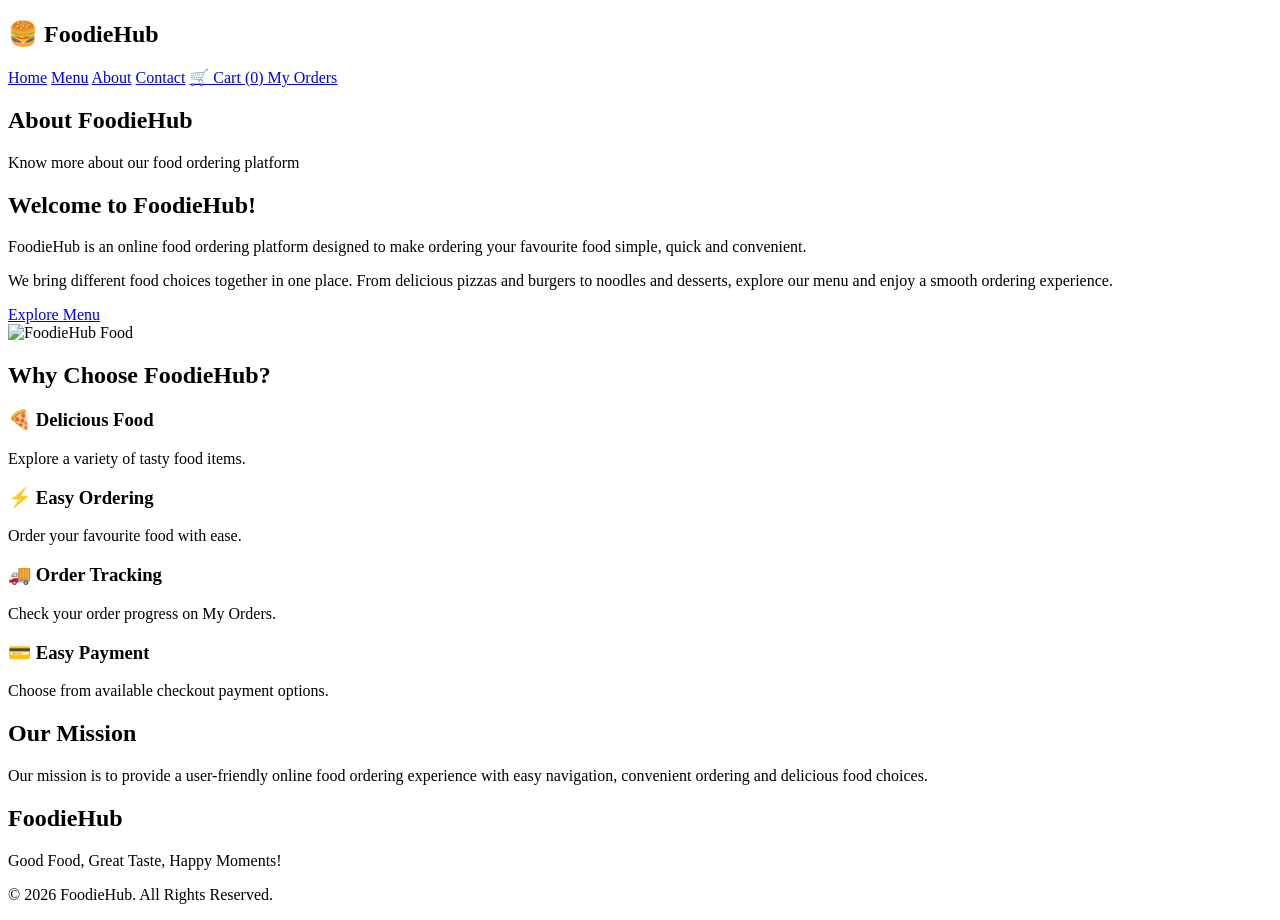
==== about.html @ 6498190a "Add files via upload" ====
<!DOCTYPE html>
<html lang="en">
<head>
    <meta charset="UTF-8">
    <meta name="viewport" content="width=device-width, initial-scale=1.0">
    <title>About Us - FoodieHub</title>
    <link rel="stylesheet" href="../CSS/style.css">
</head>
<body>

    <header class="navbar">
    <h2 class="logo">🍔 FoodieHub</h2>

    <nav>
        <a href="index.html">Home</a>
        <a href="menu.html">Menu</a>
        <a href="about.html">About</a>
        <a href="contact.html">Contact</a>
        <a href="cart.html" class="cart-link">
            🛒 Cart (<span id="cartCount">0</span>)
        </a>
        <a href="myorder.html">My Orders</a>
    </nav>
</header>

    <!-- ABOUT PAGE -->
    <section class="about-page">

        <div class="about-heading">
            <h1>About FoodieHub</h1>
            <p>Know more about our food ordering platform</p>
        </div>

        <div class="about-main">

            <div class="about-text">
                <h2>Welcome to FoodieHub!</h2>

                <p>
                    FoodieHub is an online food ordering platform
                    designed to make ordering your favourite food
                    simple, quick and convenient.
                </p>

                <p>
                    We bring different food choices together in
                    one place. From delicious pizzas and burgers
                    to noodles and desserts, explore our menu
                    and enjoy a smooth ordering experience.
                </p>

                <a href="menu.html" class="about-btn">
                    Explore Menu
                </a>
            </div>

            <div class="about-img">
                <img src="../images/food.jpeg" alt="FoodieHub Food">
            </div>

        </div>

        <!-- OUR SERVICES -->
        <div class="about-services">

            <h2>Why Choose FoodieHub?</h2>

            <div class="about-service-container">

                <div class="about-service-card">
                    <h3>🍕 Delicious Food</h3>
                    <p>Explore a variety of tasty food items.</p>
                </div>

                <div class="about-service-card">
                    <h3>⚡ Easy Ordering</h3>
                    <p>Order your favourite food with ease.</p>
                </div>

                <div class="about-service-card">
                    <h3>🚚 Order Tracking</h3>
                    <p>Check your order progress on My Orders.</p>
                </div>

                <div class="about-service-card">
                    <h3>💳 Easy Payment</h3>
                    <p>Choose from available checkout payment options.</p>
                </div>

            </div>

        </div>

        <!-- OUR MISSION -->
        <div class="about-mission">
            <h2>Our Mission</h2>

            <p>
                Our mission is to provide a user-friendly online
                food ordering experience with easy navigation,
                convenient ordering and delicious food choices.
            </p>
        </div>

    </section>

    <!-- COMMON FOOTER -->
    <footer class="footer">
        <h2>FoodieHub</h2>
        <p>Good Food, Great Taste, Happy Moments!</p>
        <p>© 2026 FoodieHub. All Rights Reserved.</p>
    </footer>

</body>
</html>
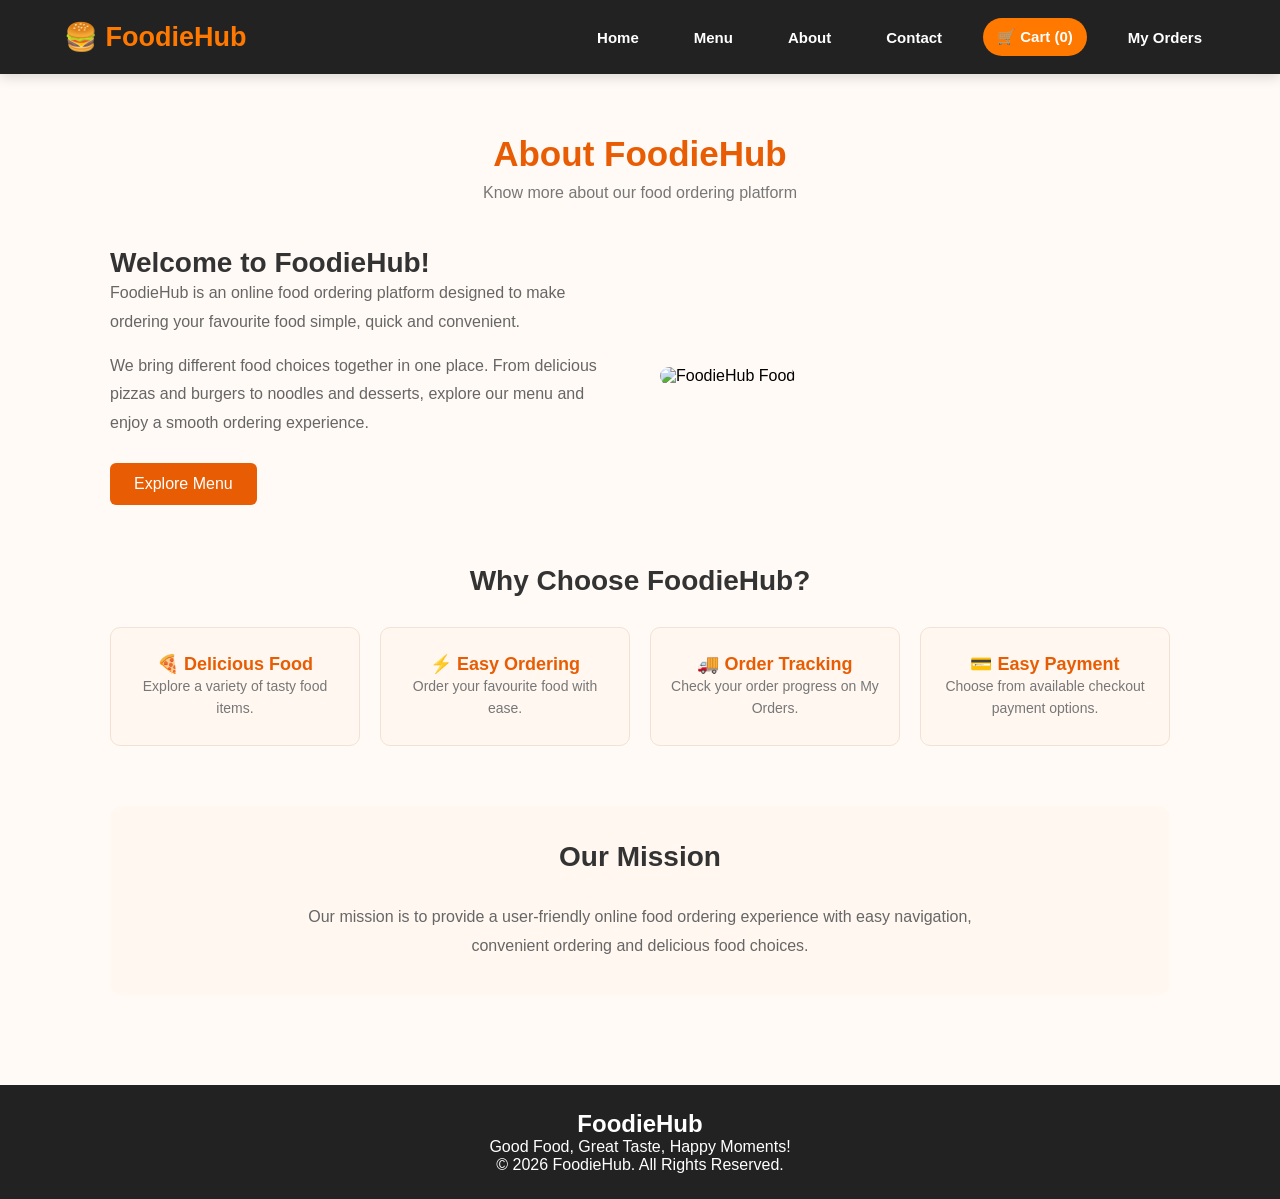
==== commit 36230fb6: "Update about.html" ====
--- a/about.html
+++ b/about.html
@@ -4,7 +4,7 @@
     <meta charset="UTF-8">
     <meta name="viewport" content="width=device-width, initial-scale=1.0">
     <title>About Us - FoodieHub</title>
-    <link rel="stylesheet" href="../CSS/style.css">
+    <link rel="stylesheet" href="style.css">
 </head>
 <body>
 
@@ -112,4 +112,4 @@
     </footer>
 
 </body>
-</html>+</html>
--- a/style.css
+++ b/style.css
@@ -0,0 +1,1549 @@
+* {
+    margin: 0;
+    padding: 0;
+    box-sizing: border-box;
+}
+
+body {
+    font-family: Arial, sans-serif;
+    background: #fffaf5;
+}
+
+header {
+    display: flex;
+    justify-content: space-between;
+    align-items: center;
+    padding: 20px 7%;
+    background: white;
+}
+
+header h2 {
+    color: #f47721;
+}
+
+nav a {
+    text-decoration: none;
+    color: #333;
+    margin-left: 15px;
+}
+
+.hero {
+    background: #ffe3ca;
+    padding: 100px 8%;
+}
+
+.hero h1 {
+    font-size: 40px;
+    max-width: 550px;
+}
+
+.hero p {
+    margin: 20px 0;
+}
+
+.btn {
+    display: inline-block;
+    background: #f47721;
+    color: white;
+    padding: 12px 25px;
+    text-decoration: none;
+    border-radius: 8px;
+}
+
+.popular {
+    padding: 50px 7%;
+}
+
+#foodSearch {
+    padding: 12px;
+    width: 100%;
+    max-width: 400px;
+    margin: 20px 0;
+}
+
+.food-container {
+    display: grid;
+    grid-template-columns: repeat(3, 1fr);
+    gap: 20px;
+}
+
+.food-card {
+    background: white;
+    padding: 15px;
+    border-radius: 12px;
+    box-shadow: 0 3px 12px #ddd;
+}
+
+.food-card img {
+    width: 100%;
+    height: 190px;
+    object-fit: cover;
+    border-radius: 8px;
+}
+
+.food-card h3,
+.food-card p {
+    margin: 10px 0;
+}
+
+.food-card button {
+    background: #f47721;
+    color: white;
+    border: none;
+    padding: 10px 18px;
+    border-radius: 7px;
+    cursor: pointer;
+}
+
+footer {
+    text-align: center;
+    padding: 25px;
+    background: #222;
+    color: white;
+}
+
+@media(max-width: 650px) {
+    header {
+        flex-direction: column;
+        gap: 15px;
+    }
+
+    .food-container {
+        grid-template-columns: 1fr;
+    }
+}
+.menu-heading {
+    text-align: center;
+    padding: 45px 20px 20px;
+}
+
+.menu-heading h1 {
+    font-size: 35px;
+    color: #f47721;
+}
+
+.menu-heading p {
+    margin: 10px;
+}
+
+#menuSearch {
+    width: 80%;
+    max-width: 450px;
+    padding: 13px;
+    margin: 20px;
+    border: 1px solid #ccc;
+    border-radius: 8px;
+}
+
+.category-buttons {
+    display: flex;
+    justify-content: center;
+    gap: 12px;
+    flex-wrap: wrap;
+    margin: 15px;
+}
+
+.category-buttons button {
+    padding: 10px 18px;
+    background: white;
+    border: 1px solid #f47721;
+    color: #f47721;
+    border-radius: 7px;
+    cursor: pointer;
+}
+
+.category-buttons button:hover,
+.category-buttons button.active {
+    background: #f47721;
+    color: white;
+}
+
+.menu-section {
+    padding: 30px 7% 60px;
+}
+
+.food-card button {
+    margin-top: 10px;
+}
+
+.food-card h4 {
+    color: #f47721;
+    margin-top: 10px;
+}
+/* CART PAGE */
+
+.cart-heading {
+    text-align: center;
+    padding: 35px 15px;
+}
+
+.cart-heading h1 {
+    color: #f47721;
+    font-size: 32px;
+}
+
+.cart-section {
+    padding: 20px 7% 50px;
+    max-width: 1100px;
+    margin: auto;
+}
+
+.cart-item {
+    display: flex;
+    align-items: center;
+    gap: 25px;
+    background: white;
+    padding: 20px;
+    margin-bottom: 20px;
+    border-radius: 12px;
+    box-shadow: 0 2px 10px rgba(0,0,0,0.1);
+}
+
+.cart-item img {
+    width: 150px;
+    height: 120px;
+    object-fit: cover;
+    border-radius: 10px;
+}
+
+.cart-details h3 {
+    margin-bottom: 10px;
+}
+
+.quantity-controls {
+    display: flex;
+    align-items: center;
+    gap: 15px;
+    margin: 12px 0;
+}
+
+.quantity-controls button {
+    background: #f47721;
+    color: white;
+    border: none;
+    padding: 7px 13px;
+    border-radius: 5px;
+    cursor: pointer;
+}
+
+.remove-btn {
+    background: #dc3545;
+    color: white;
+    border: none;
+    padding: 8px 14px;
+    border-radius: 5px;
+    cursor: pointer;
+}
+
+.cart-summary {
+    background: #fff4eb;
+    padding: 25px;
+    border-radius: 12px;
+    max-width: 400px;
+    margin: 30px 0 0 auto;
+}
+
+.cart-summary p {
+    display: flex;
+    justify-content: space-between;
+    margin: 15px 0;
+}
+
+.cart-summary h3 {
+    margin: 18px 0;
+}
+
+.cart-summary button {
+    width: 100%;
+    padding: 13px;
+    background: #f47721;
+    color: white;
+    border: none;
+    border-radius: 7px;
+    cursor: pointer;
+}
+
+.empty-cart {
+    text-align: center;
+    padding: 40px 15px;
+}
+
+.empty-cart a {
+    display: inline-block;
+    margin-top: 15px;
+    color: #f47721;
+}
+
+/* Cart Item Image and Details Spacing */
+
+.cart-item {
+    display: flex;
+    align-items: center;
+    gap: 25px;
+    padding: 20px;
+    margin-bottom: 20px;
+    background: #ffffff;
+    border-radius: 12px;
+    box-shadow: 0 3px 10px rgba(0,0,0,0.08);
+    box-sizing: border-box;
+}
+
+.cart-item img {
+    width: 150px;
+    height: 130px;
+    object-fit: cover;
+    border-radius: 10px;
+    flex-shrink: 0;
+}
+
+.cart-details {
+    flex: 1;
+    min-width: 0;
+}
+
+.cart-details h3 {
+    margin-top: 0;
+    margin-bottom: 10px;
+}
+
+/* Mobile */
+@media (max-width: 600px) {
+    .cart-item {
+        flex-direction: column;
+        align-items: flex-start;
+        gap: 15px;
+    }
+
+    .cart-item img {
+        width: 100%;
+        height: 180px;
+    }
+}
+/* =========================
+   FOODIEHUB CHECKOUT PAGE
+========================= */
+
+.checkout-heading {
+    text-align: center;
+    padding: 35px 15px;
+    background: #fff3ed;
+}
+
+.checkout-heading h1 {
+    color: #ff5722;
+    font-size: 32px;
+    margin-bottom: 10px;
+}
+
+.checkout-heading p {
+    color: #666;
+}
+
+/* Checkout Container */
+
+.checkout-container {
+    max-width: 650px;
+    margin: 40px auto;
+    padding: 30px;
+    background: #ffffff;
+    border-radius: 15px;
+    box-shadow: 0 4px 18px rgba(0,0,0,0.10);
+    box-sizing: border-box;
+}
+
+/* Form */
+
+#checkoutForm {
+    display: flex;
+    flex-direction: column;
+    gap: 13px;
+}
+
+#checkoutForm h2 {
+    color: #ff5722;
+    margin-top: 15px;
+    margin-bottom: 12px;
+}
+
+#checkoutForm label {
+    font-weight: 600;
+    color: #333;
+}
+
+#checkoutForm input[type="text"],
+#checkoutForm input[type="tel"],
+#checkoutForm textarea {
+    width: 100%;
+    padding: 13px;
+    border: 1px solid #ccc;
+    border-radius: 8px;
+    font-size: 15px;
+    box-sizing: border-box;
+}
+
+#checkoutForm textarea {
+    height: 110px;
+    resize: vertical;
+}
+
+#checkoutForm input:focus,
+#checkoutForm textarea:focus {
+    outline: none;
+    border-color: #ff5722;
+}
+
+/* Payment Options */
+
+.payment-options {
+    display: flex;
+    flex-direction: column;
+    gap: 12px;
+}
+
+.payment-option {
+    display: flex;
+    align-items: center;
+    gap: 12px;
+    padding: 15px;
+    border: 1px solid #ddd;
+    border-radius: 10px;
+    cursor: pointer;
+    transition: 0.3s;
+}
+
+.payment-option:hover {
+    border-color: #ff5722;
+    background: #fff5f0;
+}
+
+.payment-option input[type="radio"] {
+    width: 18px;
+    height: 18px;
+    accent-color: #ff5722;
+    cursor: pointer;
+    flex-shrink: 0;
+}
+
+.payment-option span {
+    font-size: 15px;
+    color: #333;
+}
+
+.payment-note {
+    font-size: 13px;
+    color: #777;
+    line-height: 1.5;
+}
+
+/* Place Order Button */
+
+#placeOrderBtn {
+    width: 100%;
+    padding: 15px;
+    background: #ff5722;
+    color: white;
+    border: none;
+    border-radius: 8px;
+    font-size: 17px;
+    font-weight: bold;
+    cursor: pointer;
+    margin-top: 15px;
+    transition: 0.3s;
+}
+
+#placeOrderBtn:hover {
+    background: #e64a19;
+}
+
+/* Back to Cart */
+
+.back-cart {
+    text-align: center;
+    color: #ff5722;
+    text-decoration: none;
+    margin-top: 10px;
+}
+
+/* Mobile Responsive */
+
+@media (max-width: 600px) {
+
+    .checkout-container {
+        margin: 20px 12px;
+        padding: 20px;
+    }
+
+    .checkout-heading h1 {
+        font-size: 26px;
+    }
+
+    .payment-option {
+        padding: 12px;
+    }
+}
+/* ORDER SUCCESS PAGE */
+
+.success-container {
+    display: flex;
+    justify-content: center;
+    align-items: center;
+    padding: 50px 15px;
+    background: #fff8f4;
+}
+
+.success-card {
+    width: 100%;
+    max-width: 600px;
+    padding: 35px;
+    text-align: center;
+    background: white;
+    border-radius: 15px;
+    box-shadow: 0 4px 15px rgba(0,0,0,0.10);
+}
+
+.success-icon {
+    width: 75px;
+    height: 75px;
+    margin: auto;
+    border-radius: 50%;
+    background: #28a745;
+    color: white;
+    font-size: 50px;
+    line-height: 75px;
+}
+
+.success-card h1 {
+    color: #28a745;
+    margin: 20px 0 10px;
+}
+
+.order-details {
+    margin-top: 25px;
+    padding: 20px;
+    background: #fff5f0;
+    border-radius: 10px;
+    text-align: left;
+}
+
+.order-details h2 {
+    color: #ff5722;
+    text-align: center;
+}
+
+.order-details p {
+    margin: 15px 0;
+    overflow-wrap: anywhere;
+}
+
+.order-details span {
+    font-weight: bold;
+}
+
+.success-message {
+    color: #555;
+    margin: 20px 0;
+}
+
+.shop-again {
+    display: inline-block;
+    padding: 13px 25px;
+    background: #ff5722;
+    color: white;
+    text-decoration: none;
+    border-radius: 8px;
+}
+
+.shop-again:hover {
+    background: #e64a19;
+}
+
+@media (max-width: 600px) {
+    .success-card {
+        padding: 20px;
+    }
+}
+/* MY ORDERS PAGE */
+
+.orders-heading {
+    text-align: center;
+    padding: 35px 15px;
+    background: #fff3ed;
+}
+
+.orders-heading h1 {
+    color: #ff5722;
+}
+
+.orders-container {
+    max-width: 900px;
+    margin: 35px auto;
+    padding: 15px;
+}
+
+.order-card {
+    background: white;
+    padding: 25px;
+    margin-bottom: 20px;
+    border-radius: 12px;
+    box-shadow: 0 3px 12px rgba(0,0,0,0.10);
+    border-left: 5px solid #ff5722;
+}
+
+.order-card h2 {
+    color: #ff5722;
+}
+
+.order-card p {
+    margin: 12px 0;
+    overflow-wrap: anywhere;
+}
+
+.order-status {
+    display: inline-block;
+    padding: 7px 12px;
+    background: #fff0dc;
+    color: #a45a00;
+    border-radius: 20px;
+    font-weight: bold;
+}
+
+.empty-orders {
+    text-align: center;
+    padding: 40px 15px;
+    color: #666;
+}
+
+@media(max-width:600px) {
+    .order-card {
+        padding: 18px;
+    }
+}
+/* MY ORDERS PAGE */
+
+.orders-container {
+    max-width: 850px;
+    margin: 50px auto;
+    padding: 20px;
+}
+
+.orders-container > h1 {
+    text-align: center;
+    color: #222;
+    font-size: 32px;
+}
+
+.page-subtitle {
+    text-align: center;
+    color: #777;
+    margin-bottom: 30px;
+}
+
+.order-card {
+    background: #fff;
+    padding: 30px;
+    border-radius: 15px;
+    box-shadow: 0 4px 18px rgba(0,0,0,0.08);
+}
+
+.order-heading {
+    display: flex;
+    justify-content: space-between;
+    align-items: center;
+    border-bottom: 1px solid #eee;
+    padding-bottom: 20px;
+}
+
+.order-heading h2 {
+    margin: 0 0 8px;
+    color: #222;
+}
+
+.order-heading p {
+    margin: 0;
+    color: #888;
+}
+
+.live-badge {
+    background: #e5f8eb;
+    color: #16853a;
+    padding: 8px 12px;
+    border-radius: 20px;
+    font-size: 11px;
+    font-weight: bold;
+}
+
+.delivery-info {
+    display: flex;
+    align-items: center;
+    gap: 18px;
+    background: #fff5ed;
+    padding: 20px;
+    border-radius: 12px;
+    margin: 25px 0;
+}
+
+.delivery-icon {
+    font-size: 40px;
+}
+
+.delivery-info h3 {
+    color: #e85d04;
+    margin: 0 0 8px;
+}
+
+.delivery-info p {
+    color: #666;
+    margin: 0;
+}
+
+.tracking-steps {
+    margin: 30px 0;
+}
+
+.tracking-step {
+    display: flex;
+    align-items: center;
+    gap: 18px;
+    padding: 15px 0;
+    border-bottom: 1px solid #eee;
+}
+
+.step-icon {
+    width: 45px;
+    height: 45px;
+    min-width: 45px;
+    background: #fff0e5;
+    color: #e85d04;
+    border-radius: 50%;
+    display: flex;
+    align-items: center;
+    justify-content: center;
+    font-size: 20px;
+}
+
+.tracking-step h4 {
+    margin: 0 0 6px;
+    color: #333;
+}
+
+.tracking-step p {
+    margin: 0;
+    color: #888;
+    font-size: 14px;
+}
+
+.delivery-time {
+    display: flex;
+    align-items: center;
+    gap: 15px;
+    background: #f5f5f5;
+    padding: 18px;
+    border-radius: 12px;
+    margin-top: 25px;
+}
+
+.delivery-time span {
+    font-size: 30px;
+}
+
+.delivery-time h3 {
+    margin: 0 0 5px;
+    color: #333;
+}
+
+.delivery-time p {
+    margin: 0;
+    color: #e85d04;
+    font-weight: bold;
+}
+
+.order-btn {
+    display: block;
+    width: fit-content;
+    margin: 30px auto;
+    background: #e85d04;
+    color: white;
+    text-decoration: none;
+    padding: 13px 28px;
+    border-radius: 8px;
+    font-weight: bold;
+}
+
+.order-btn:hover {
+    background: #c94c00;
+}
+
+/* MOBILE RESPONSIVE */
+
+@media (max-width: 600px) {
+    .orders-container {
+        margin: 20px auto;
+        padding: 12px;
+    }
+
+    .order-card {
+        padding: 18px;
+    }
+
+    .order-heading {
+        gap: 10px;
+    }
+
+    .order-heading h2 {
+        font-size: 20px;
+    }
+
+    .live-badge {
+        font-size: 9px;
+    }
+}
+/* ABOUT PAGE - COMMON FOODIEHUB THEME */
+
+.about-page {
+    max-width: 1100px;
+    margin: 40px auto;
+    padding: 20px;
+}
+
+.about-heading {
+    text-align: center;
+    margin-bottom: 45px;
+}
+
+.about-heading h1 {
+    color: #e85d04;
+    font-size: 35px;
+    margin-bottom: 10px;
+}
+
+.about-heading p {
+    color: #777;
+}
+
+.about-main {
+    display: flex;
+    align-items: center;
+    gap: 40px;
+    margin-bottom: 60px;
+}
+
+.about-text {
+    flex: 1;
+}
+
+.about-text h2 {
+    color: #333;
+    font-size: 28px;
+}
+
+.about-text p {
+    color: #666;
+    line-height: 1.8;
+    margin-bottom: 15px;
+}
+
+.about-img {
+    flex: 1;
+}
+
+.about-img img {
+    width: 100%;
+    height: 300px;
+    object-fit: cover;
+    border-radius: 12px;
+}
+
+.about-btn {
+    display: inline-block;
+    background: #e85d04;
+    color: white;
+    padding: 12px 24px;
+    text-decoration: none;
+    border-radius: 6px;
+    margin-top: 10px;
+}
+
+.about-btn:hover {
+    background: #c94c00;
+}
+
+.about-services {
+    text-align: center;
+    margin-bottom: 60px;
+}
+
+.about-services > h2,
+.about-mission h2 {
+    color: #333;
+    font-size: 28px;
+    margin-bottom: 30px;
+}
+
+.about-service-container {
+    display: grid;
+    grid-template-columns: repeat(4, 1fr);
+    gap: 20px;
+}
+
+.about-service-card {
+    padding: 25px 15px;
+    background: #fff7f0;
+    border-radius: 10px;
+    border: 1px solid #f3e2d4;
+    transition: 0.3s;
+}
+
+.about-service-card:hover {
+    transform: translateY(-5px);
+}
+
+.about-service-card h3 {
+    color: #e85d04;
+    font-size: 18px;
+}
+
+.about-service-card p {
+    color: #777;
+    line-height: 1.6;
+    font-size: 14px;
+}
+
+.about-mission {
+    text-align: center;
+    background: #fff7f0;
+    padding: 35px 25px;
+    border-radius: 12px;
+    margin-bottom: 30px;
+}
+
+.about-mission p {
+    max-width: 700px;
+    margin: auto;
+    color: #666;
+    line-height: 1.8;
+}
+
+/* MOBILE RESPONSIVE */
+
+@media (max-width: 768px) {
+
+    .about-main {
+        flex-direction: column;
+    }
+
+    .about-service-container {
+        grid-template-columns: repeat(2, 1fr);
+    }
+
+    .about-heading h1 {
+        font-size: 28px;
+    }
+}
+
+@media (max-width: 480px) {
+
+    .about-service-container {
+        grid-template-columns: 1fr;
+    }
+
+    .about-page {
+        padding: 12px;
+    }
+
+    .about-img img {
+        height: 220px;
+    }
+}
+.contact-page {
+    padding: 50px 8%;
+    text-align: center;
+}
+
+.contact-page h1 {
+    color: #e85d04;
+    font-size: 32px;
+}
+
+.contact-container {
+    display: flex;
+    gap: 30px;
+    margin-top: 35px;
+    justify-content: center;
+    flex-wrap: wrap;
+}
+
+.contact-info,
+.contact-form {
+    background: white;
+    padding: 30px;
+    border-radius: 12px;
+    box-shadow: 0 3px 12px rgba(0,0,0,0.1);
+    flex: 1;
+    min-width: 260px;
+    text-align: left;
+}
+
+.contact-info h2,
+.contact-form h2 {
+    color: #e85d04;
+    margin-bottom: 20px;
+}
+
+.contact-info p {
+    margin: 20px 0;
+}
+
+.contact-form input,
+.contact-form textarea {
+    width: 100%;
+    padding: 12px;
+    margin-bottom: 15px;
+    border: 1px solid #ccc;
+    border-radius: 6px;
+    font-size: 15px;
+    box-sizing: border-box;
+}
+
+.contact-form button {
+    background: #e85d04;
+    color: white;
+    border: none;
+    padding: 12px 25px;
+    border-radius: 6px;
+    cursor: pointer;
+}
+
+.contact-form button:hover {
+    background: #c94d00;
+}
+
+@media (max-width: 600px) {
+    .contact-container {
+        flex-direction: column;
+    }
+}
+
+/* Home Hero Section */
+
+.hero-section {
+    display: flex;
+    align-items: center;
+    justify-content: space-between;
+    gap: 30px;
+    padding: 60px 8%;
+    background: #fff3e8;
+    flex-wrap: wrap;
+}
+
+.hero-content {
+    flex: 1;
+    min-width: 260px;
+}
+
+.hero-content h1 {
+    font-size: 42px;
+    color: #e85d04;
+    margin-bottom: 20px;
+}
+
+.hero-content p {
+    font-size: 17px;
+    color: #555;
+    line-height: 1.7;
+    margin-bottom: 25px;
+}
+
+.hero-btn {
+    display: inline-block;
+    background: #e85d04;
+    color: white;
+    padding: 13px 25px;
+    border-radius: 7px;
+    text-decoration: none;
+    font-weight: bold;
+}
+
+.hero-btn:hover {
+    background: #c94d00;
+}
+
+.hero-image {
+    flex: 1;
+    min-width: 260px;
+    text-align: center;
+}
+
+.hero-image img {
+    width: 100%;
+    max-width: 450px;
+    height: 320px;
+    object-fit: cover;
+    border-radius: 15px;
+    box-shadow: 0 5px 18px rgba(0,0,0,0.15);
+}
+
+@media (max-width: 600px) {
+    .hero-section {
+        text-align: center;
+        padding: 35px 6%;
+    }
+
+    .hero-content h1 {
+        font-size: 30px;
+    }
+
+    .hero-image img {
+        height: 240px;
+    }
+}
+
+/*index latest css*/
+
+.why-choose {
+    padding: 45px 8%;
+    text-align: center;
+    background: #fff3e8;
+}
+
+.why-choose h2 {
+    color: #e85d04;
+    margin-bottom: 30px;
+}
+
+.choose-container {
+    display: flex;
+    justify-content: center;
+    gap: 20px;
+    flex-wrap: wrap;
+}
+
+.choose-card {
+    background: white;
+    padding: 25px;
+    border-radius: 12px;
+    flex: 1;
+    min-width: 200px;
+    box-shadow: 0 3px 10px rgba(0,0,0,0.1);
+}
+
+.choose-card h3 {
+    color: #e85d04;
+}
+
+.choose-card p {
+    color: #555;
+}
+
+/* Customer Reviews Section */
+
+.reviews {
+    padding: 45px 8%;
+    text-align: center;
+    background: #fff3e8;
+}
+
+.reviews h2 {
+    color: #e85d04;
+    font-size: 28px;
+    margin-bottom: 10px;
+}
+
+.review-subtitle {
+    color: #666;
+    margin-bottom: 30px;
+}
+
+.review-container {
+    display: flex;
+    justify-content: center;
+    gap: 20px;
+    flex-wrap: wrap;
+}
+
+.review-card {
+    background: white;
+    padding: 25px;
+    border-radius: 12px;
+    flex: 1;
+    min-width: 200px;
+    box-shadow: 0 3px 10px rgba(0,0,0,0.1);
+}
+
+.review-card h3 {
+    color: #e85d04;
+    margin-bottom: 10px;
+}
+
+.review-card p {
+    color: #555;
+}
+
+.review-card .stars {
+    margin: 12px 0;
+}
+
+@media (max-width: 600px) {
+    .review-container {
+        flex-direction: column;
+    }
+}
+
+/* Modern Navigation Bar */
+
+.navbar {
+    background: #222;
+    padding: 18px 5%;
+    display: flex;
+    justify-content: space-between;
+    align-items: center;
+    flex-wrap: wrap;
+    gap: 15px;
+    box-shadow: 0 3px 12px rgba(0,0,0,0.15);
+}
+
+.logo {
+    color: #ff7900;
+    font-size: 27px;
+    margin: 0;
+}
+
+.navbar nav {
+    display: flex;
+    align-items: center;
+    flex-wrap: wrap;
+    gap: 12px;
+}
+
+.navbar nav a {
+    color: white;
+    text-decoration: none;
+    font-size: 15px;
+    font-weight: 600;
+    padding: 10px 14px;
+    border-radius: 7px;
+    transition: 0.3s;
+}
+
+.navbar nav a:hover {
+    background: #ff7900;
+    color: white;
+}
+
+.navbar nav .cart-link {
+    background: #ff7900;
+    border-radius: 25px;
+}
+
+.navbar nav .cart-link:hover {
+    background: #e85d04;
+    transform: translateY(-2px);
+}
+
+@media (max-width: 768px) {
+    .navbar {
+        flex-direction: column;
+        text-align: center;
+    }
+
+    .navbar nav {
+        justify-content: center;
+    }
+}
+/*payment code*/
+
+.payment-details {
+    margin-top: 15px;
+    padding: 18px;
+    background: #fff7ef;
+    border: 1px solid #ff7900;
+    border-radius: 10px;
+}
+
+.payment-details label {
+    display: block;
+    margin: 10px 0 5px;
+    font-weight: 600;
+}
+
+.payment-details input,
+.payment-details select {
+    width: 100%;
+    padding: 12px;
+    border: 1px solid #ccc;
+    border-radius: 6px;
+    margin-bottom: 10px;
+    box-sizing: border-box;
+}
+
+/*coupon*/
+
+.coupon-box {
+    margin: 15px 0 25px;
+    padding: 18px;
+    background: #fff7ef;
+    border: 1px solid #ff7900;
+    border-radius: 10px;
+}
+
+.coupon-box input {
+    padding: 12px;
+    width: 65%;
+    box-sizing: border-box;
+    border: 1px solid #ccc;
+    border-radius: 6px;
+}
+
+.coupon-box button {
+    padding: 12px;
+    background: #ff7900;
+    color: white;
+    border: none;
+    border-radius: 6px;
+    cursor: pointer;
+}
+
+#couponMessage {
+    font-weight: bold;
+    margin-top: 10px;
+}
+/*wishlist*/
+
+.wishlist-btn {
+    background: #fff0f0;
+    color: #e63946;
+    border: 1px solid #e63946;
+    padding: 10px 16px;
+    border-radius: 8px;
+    font-size: 14px;
+    font-weight: bold;
+    cursor: pointer;
+    margin-top: 10px;
+    transition: 0.3s;
+}
+
+.wishlist-btn:hover {
+    background: #e63946;
+    color: white;
+}
+
+/* WISHLIST PAGE */
+
+#wishlistContainer {
+    display: grid;
+    grid-template-columns: repeat(auto-fit, minmax(230px, 1fr));
+    gap: 25px;
+    padding: 25px;
+}
+
+#wishlistContainer .food-card {
+    background: white;
+    padding: 18px;
+    border-radius: 15px;
+    box-shadow: 0 4px 15px rgba(0, 0, 0, 0.10);
+    text-align: center;
+    transition: 0.3s;
+}
+
+#wishlistContainer .food-card:hover {
+    transform: translateY(-6px);
+}
+
+#wishlistContainer .food-card img {
+    width: 100%;
+    height: 180px;
+    object-fit: cover;
+    border-radius: 12px;
+}
+
+#wishlistContainer .food-card h3 {
+    color: #333;
+    margin: 12px 0;
+}
+
+#wishlistContainer .food-card h4 {
+    color: #ff7900;
+    font-size: 20px;
+}
+
+#wishlistContainer .food-card button {
+    width: 100%;
+    padding: 11px;
+    margin-top: 10px;
+    border: none;
+    border-radius: 8px;
+    background: #ff7900;
+    color: white;
+    font-weight: bold;
+    cursor: pointer;
+}
+
+#wishlistContainer .food-card button:hover {
+    background: #e66d00;
+}
+
+#wishlistContainer .food-card .remove-btn {
+    background: #e63946;
+}
+
+#wishlistContainer .food-card .remove-btn:hover {
+    background: #c82333;
+}
+
+/* MOBILE RESPONSIVE */
+@media (max-width: 600px) {
+    #wishlistContainer {
+        grid-template-columns: 1fr;
+        padding: 15px;
+    }
+}
+
+/* WISHLIST SQUARE IMAGES */
+
+#wishlistContainer .food-card img {
+    width: 120px;
+    height: 120px;
+    object-fit: cover;
+    border-radius: 10px;
+    display: block;
+    margin: 0 auto 12px;
+}
+
+/* CART ITEM DESIGN */
+
+.cart-item {
+    display: flex;
+    align-items: center;
+    gap: 25px;
+    background: #ffffff;
+    padding: 20px;
+    margin: 20px auto;
+    border-radius: 12px;
+    box-shadow: 0 4px 12px rgba(0, 0, 0, 0.08);
+    max-width: 900px;
+}
+
+.cart-item img {
+    width: 150px;
+    height: 150px;
+    object-fit: cover;
+    border-radius: 10px;
+    flex-shrink: 0;
+}
+
+.cart-details {
+    flex: 1;
+    padding-left: 5px;
+}
+
+.cart-details h3 {
+    margin: 0 0 12px;
+    font-size: 22px;
+}
+
+.cart-details p {
+    margin: 7px 0;
+    font-size: 16px;
+}
+
+.quantity-controls {
+    display: flex;
+    align-items: center;
+    gap: 10px;
+    margin-top: 12px;
+}
+
+.quantity-controls button {
+    padding: 8px 15px;
+    border: none;
+    border-radius: 6px;
+    background: #ff7900;
+    color: white;
+    cursor: pointer;
+}
+
+.remove-btn {
+    margin-top: 12px;
+    padding: 9px 18px;
+    background: #e63946;
+    color: white;
+    border: none;
+    border-radius: 7px;
+    cursor: pointer;
+}
+
+/* MOBILE RESPONSIVE */
+@media (max-width: 600px) {
+    .cart-item {
+        gap: 15px;
+        padding: 12px;
+    }
+
+    .cart-item img {
+        width: 100px;
+        height: 100px;
+    }
+
+    .cart-details h3 {
+        font-size: 18px;
+    }
+}
+/* FOOD REVIEW SECTION */
+
+.review-section {
+    max-width: 700px;
+    margin: 40px auto;
+    padding: 25px;
+    background: white;
+    border-radius: 15px;
+    box-shadow: 0 4px 15px rgba(0,0,0,0.1);
+}
+
+.review-section h2 {
+    color: #ff7900;
+    text-align: center;
+}
+
+.review-section form {
+    display: flex;
+    flex-direction: column;
+    gap: 12px;
+}
+
+.review-section input,
+.review-section select,
+.review-section textarea {
+    padding: 12px;
+    border: 1px solid #ccc;
+    border-radius: 7px;
+    font-size: 15px;
+}
+
+.review-section textarea {
+    min-height: 100px;
+    resize: vertical;
+}
+
+.review-section button {
+    padding: 12px;
+    background: #ff7900;
+    color: white;
+    border: none;
+    border-radius: 7px;
+    cursor: pointer;
+    font-weight: bold;
+}
+
+.review-card {
+    margin-top: 15px;
+    padding: 15px;
+    background: #fff7ef;
+    border-radius: 10px;
+    border-left: 4px solid #ff7900;
+}
+
+@media (max-width: 600px) {
+    .review-section {
+        margin: 20px 12px;
+        padding: 18px;
+    }
+}
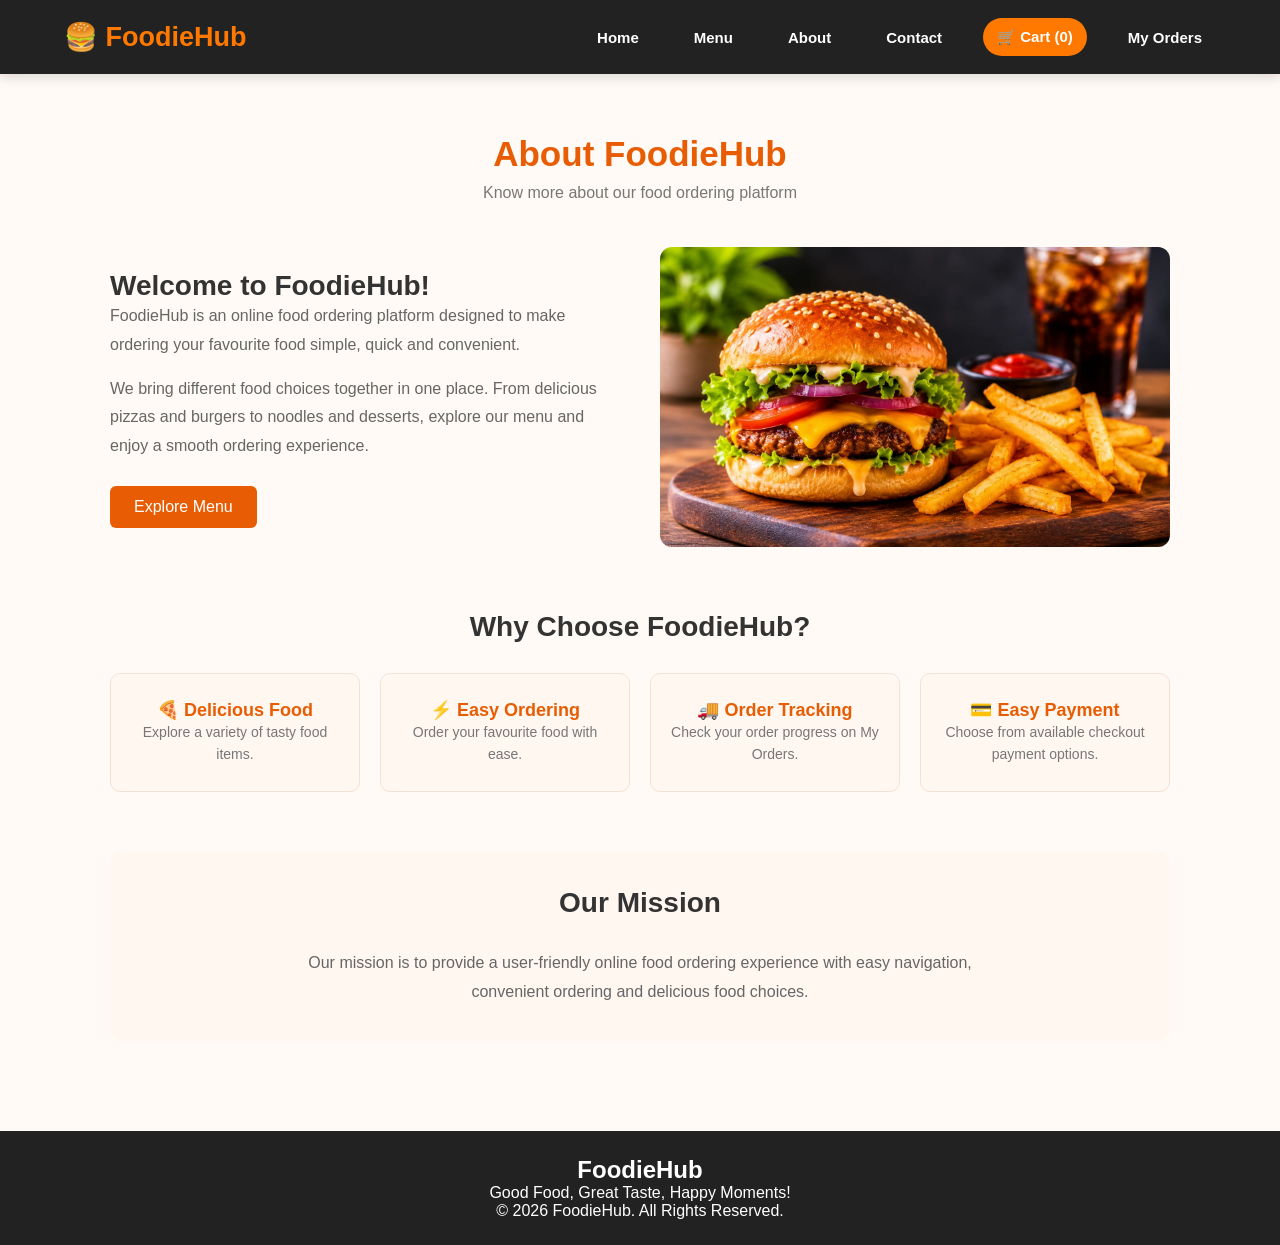
==== commit b02e4a3a: "Update about.html" ====
--- a/about.html
+++ b/about.html
@@ -55,7 +55,7 @@
             </div>
 
             <div class="about-img">
-                <img src="../images/food.jpeg" alt="FoodieHub Food">
+                <img src="food.jpeg" alt="FoodieHub Food">
             </div>
 
         </div>
